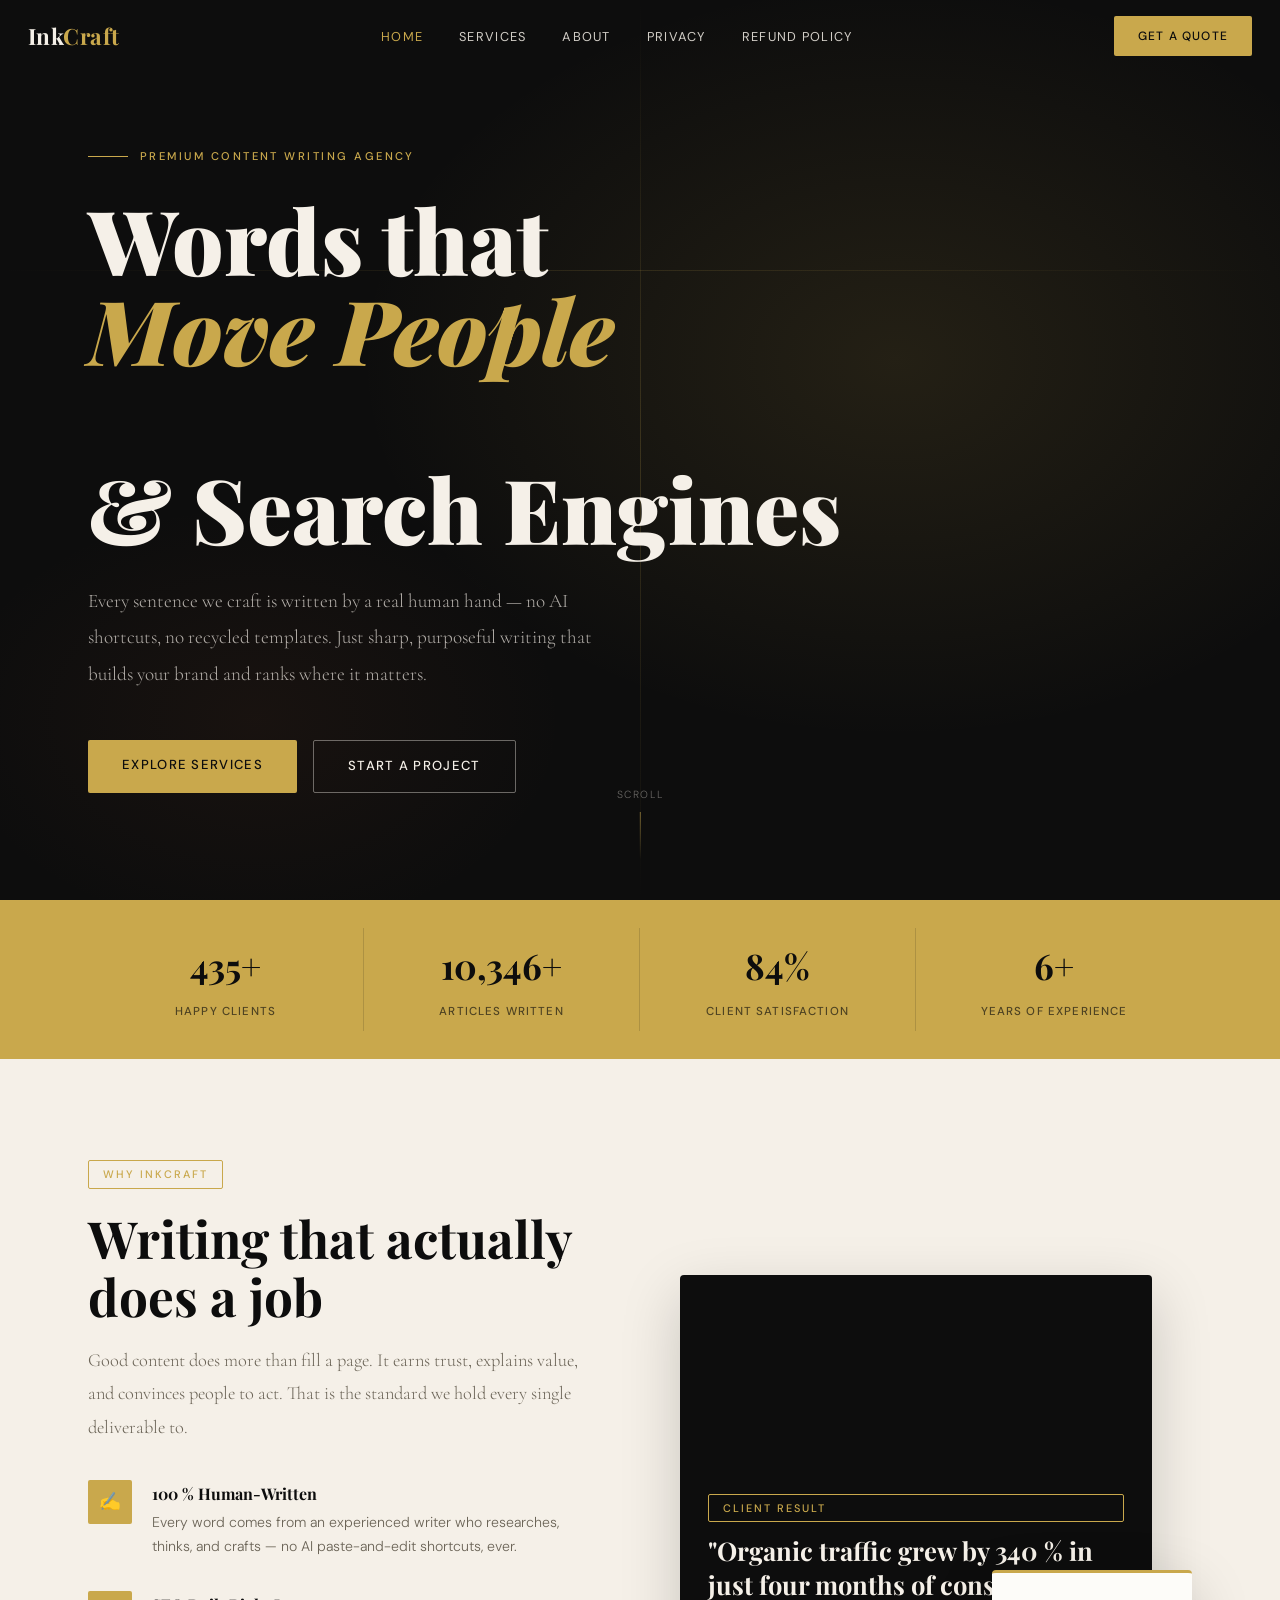
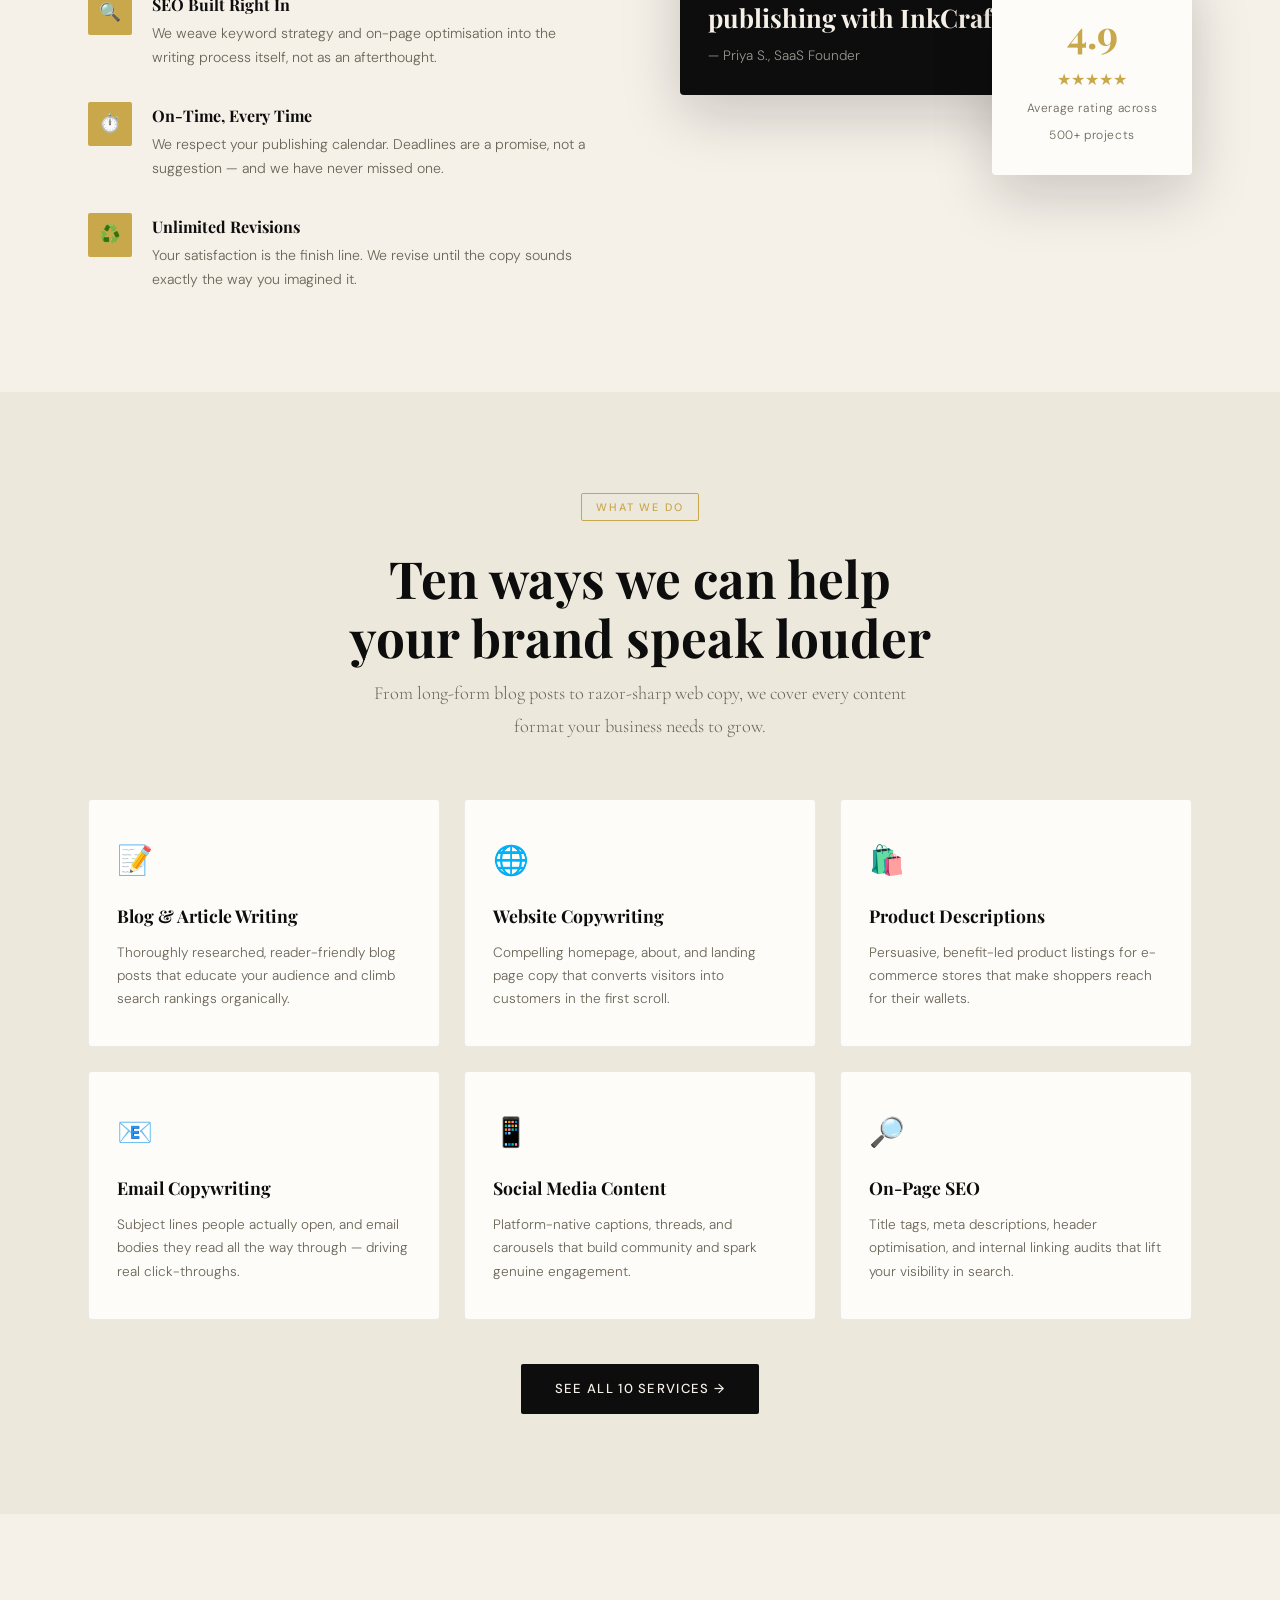
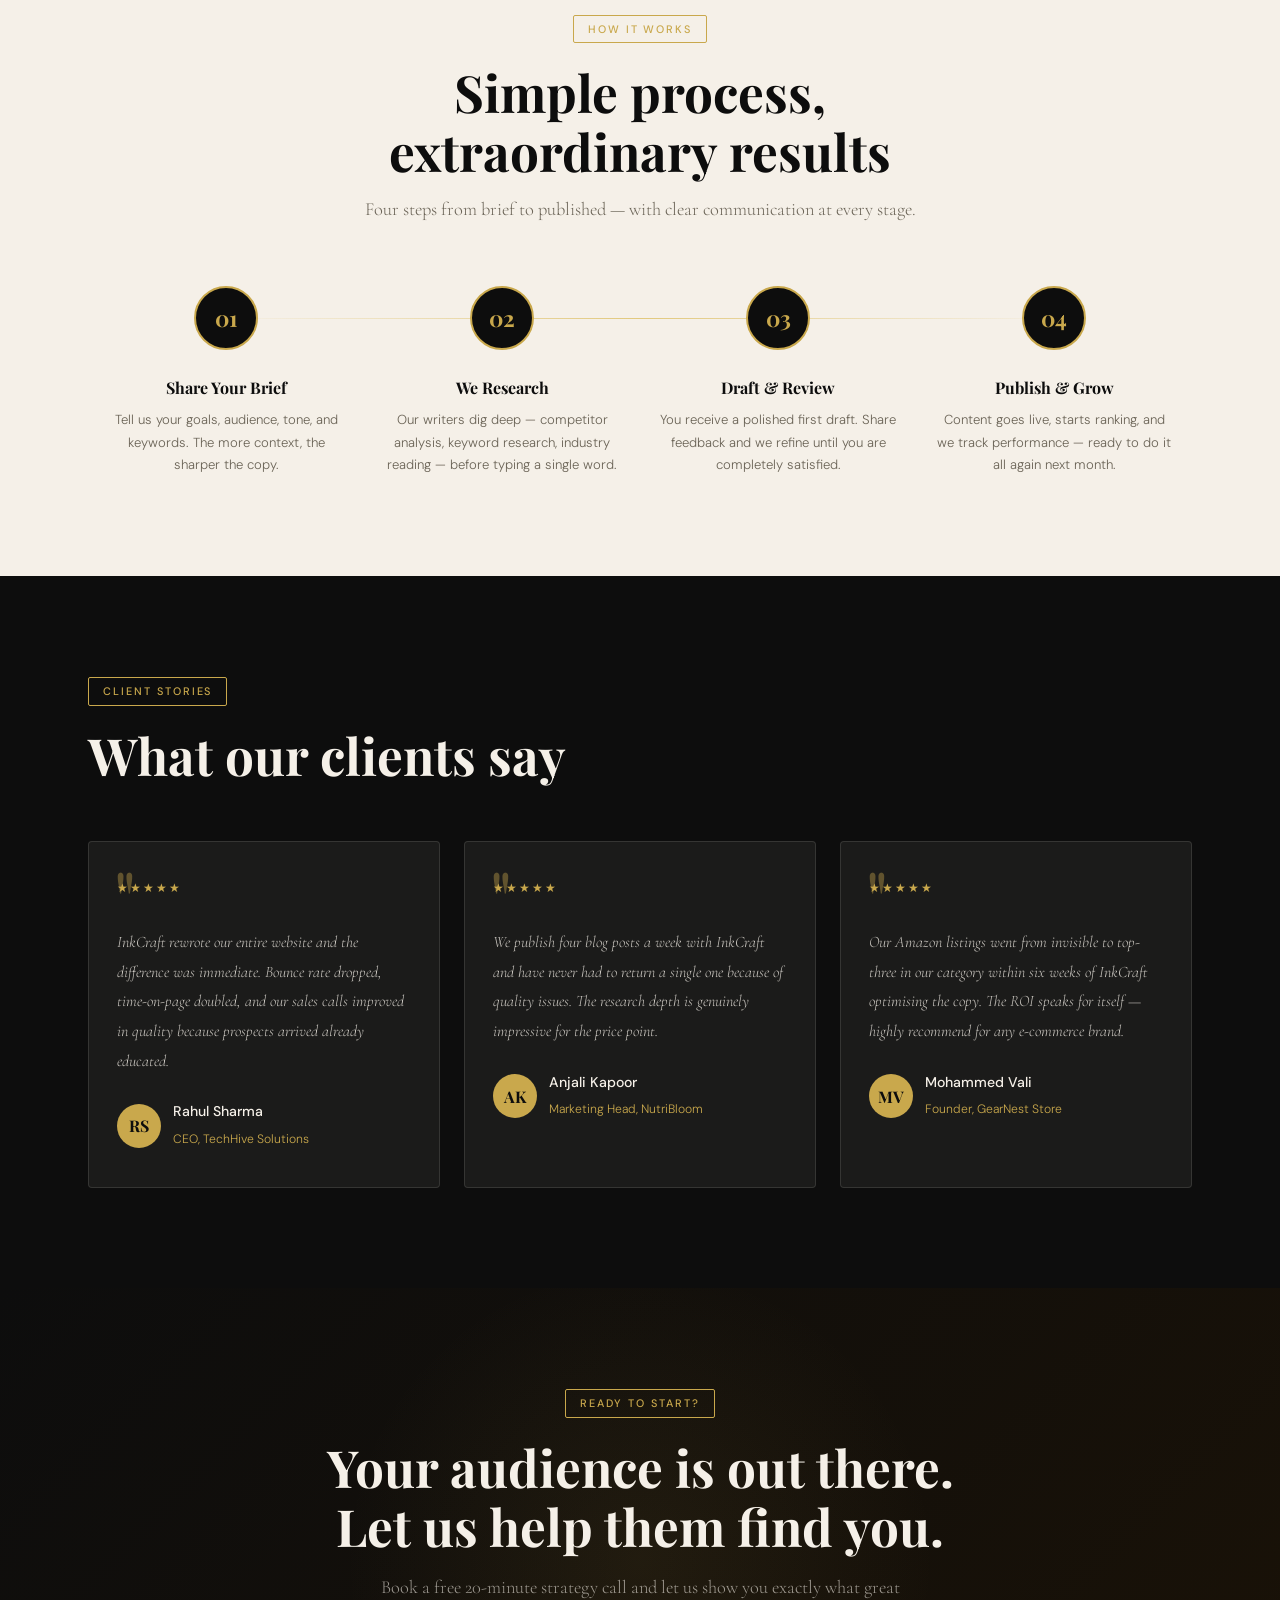
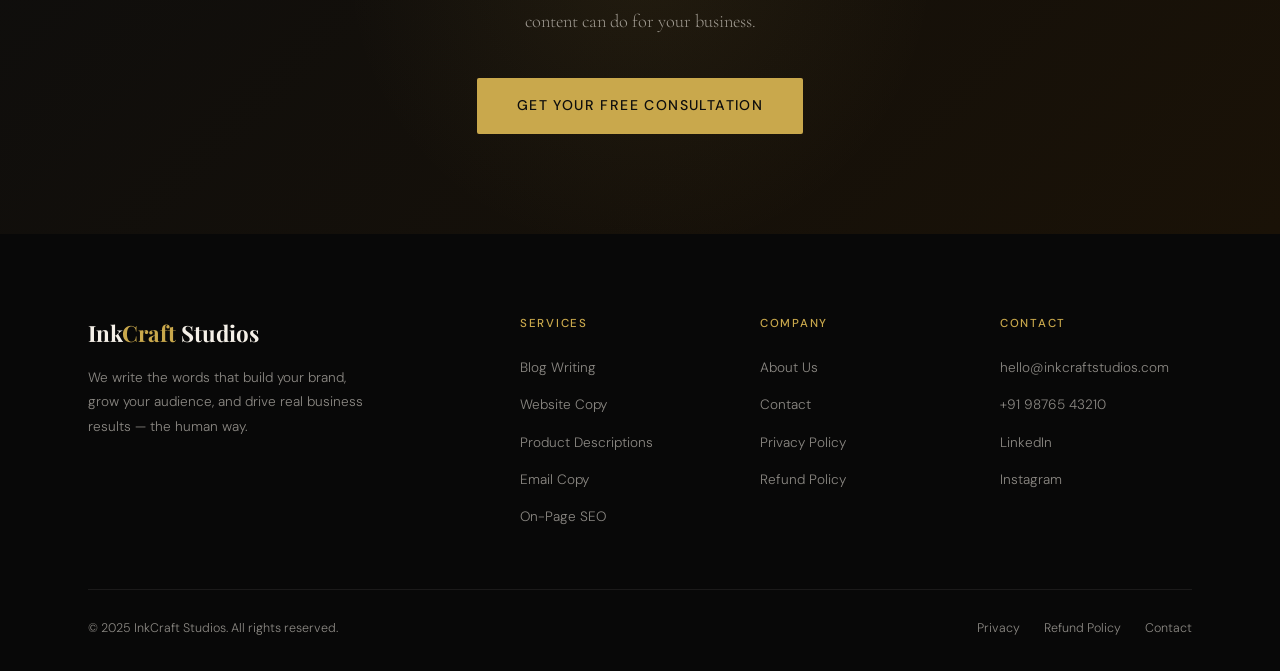
==== index.html @ d83bd99e "Add files via upload" ====
<!DOCTYPE html>
<html lang="en">
<head>
  <meta charset="UTF-8" />
  <meta name="viewport" content="width=device-width, initial-scale=1.0" />
  <title>InkCraft Studios — Premium Content Writing Services</title>
  <meta name="description" content="InkCraft Studios delivers hand-crafted, SEO-optimised content writing services — blogs, web copy, product descriptions, social media, and more. No AI, just real writers." />
  <link rel="stylesheet" href="style.css" />
</head>
<body>

  <!-- ══ NAVBAR ══════════════════════════════════════════════ -->
  <nav class="navbar">
    <a href="index.html" class="nav-logo">Ink<span>Craft</span></a>
    <ul class="nav-links">
      <li><a href="index.html">Home</a></li>
      <li><a href="services.html">Services</a></li>
      <li><a href="about.html">About</a></li>
      <li><a href="privacy.html">Privacy</a></li>
      <li><a href="refund.html">Refund Policy</a></li>
    </ul>
    <a href="services.html#contact" class="nav-cta">Get a Quote</a>
    <div class="hamburger" aria-label="Open menu" role="button" tabindex="0">
      <span></span><span></span><span></span>
    </div>
  </nav>

  <!-- Mobile menu -->
  <div class="mobile-menu" aria-hidden="true">
    <button class="mobile-close" aria-label="Close menu">✕</button>
    <a href="index.html">Home</a>
    <a href="services.html">Services</a>
    <a href="about.html">About</a>
    <a href="privacy.html">Privacy</a>
    <a href="refund.html">Refund Policy</a>
    <a href="services.html#contact" class="btn btn-primary">Get a Quote</a>
  </div>

  <!-- ══ HERO ═════════════════════════════════════════════════ -->
  <section class="hero">
    <div class="hero-bg"></div>
    <div class="hero-lines"></div>
    <div class="hero-content container">
      <p class="hero-eyebrow">Premium Content Writing Agency</p>
      <h1 class="hero-heading">
        Words that<br>
        <em>Move People</em><br>
        &amp; Search Engines
      </h1>
      <p class="hero-body">
        Every sentence we craft is written by a real human hand — no AI shortcuts,
        no recycled templates. Just sharp, purposeful writing that builds your brand
        and ranks where it matters.
      </p>
      <div class="hero-actions">
        <a href="services.html" class="btn btn-primary">Explore Services</a>
        <a href="services.html#contact" class="btn btn-outline">Start a Project</a>
      </div>
    </div>
    <div class="hero-scroll">Scroll</div>
  </section>

  <!-- ══ STATS ═════════════════════════════════════════════════ -->
  <section class="stats-bar">
    <div class="container">
      <div class="stat-item">
        <span class="stat-number" data-count="500" data-suffix="+">500+</span>
        <span class="stat-label">Happy Clients</span>
      </div>
      <div class="stat-item">
        <span class="stat-number" data-count="12000" data-suffix="+">12,000+</span>
        <span class="stat-label">Articles Written</span>
      </div>
      <div class="stat-item">
        <span class="stat-number" data-count="98" data-suffix="%">98%</span>
        <span class="stat-label">Client Satisfaction</span>
      </div>
      <div class="stat-item">
        <span class="stat-number" data-count="7" data-suffix="+">7+</span>
        <span class="stat-label">Years of Experience</span>
      </div>
    </div>
  </section>

  <!-- ══ WHY US ════════════════════════════════════════════════ -->
  <section class="section">
    <div class="container">
      <div class="why-grid">
        <div>
          <span class="tag">Why InkCraft</span>
          <h2 class="section-title">Writing that actually<br>does a job</h2>
          <p class="section-subtitle">
            Good content does more than fill a page. It earns trust, explains value,
            and convinces people to act. That is the standard we hold every single
            deliverable to.
          </p>
          <div class="why-features">
            <div class="why-feature">
              <div class="why-icon">✍️</div>
              <div>
                <h4>100 % Human-Written</h4>
                <p>Every word comes from an experienced writer who researches, thinks,
                and crafts — no AI paste-and-edit shortcuts, ever.</p>
              </div>
            </div>
            <div class="why-feature">
              <div class="why-icon">🔍</div>
              <div>
                <h4>SEO Built Right In</h4>
                <p>We weave keyword strategy and on-page optimisation into the writing
                process itself, not as an afterthought.</p>
              </div>
            </div>
            <div class="why-feature">
              <div class="why-icon">⏱️</div>
              <div>
                <h4>On-Time, Every Time</h4>
                <p>We respect your publishing calendar. Deadlines are a promise,
                not a suggestion — and we have never missed one.</p>
              </div>
            </div>
            <div class="why-feature">
              <div class="why-icon">♻️</div>
              <div>
                <h4>Unlimited Revisions</h4>
                <p>Your satisfaction is the finish line. We revise until the copy
                sounds exactly the way you imagined it.</p>
              </div>
            </div>
          </div>
        </div>
        <div class="why-visual reveal">
          <div class="why-card why-card--main">
            <div class="tag" style="margin-bottom:12px">Client Result</div>
            <h3>"Organic traffic grew by 340 % in just four months of consistent blog publishing with InkCraft."</h3>
            <p>— Priya S., SaaS Founder</p>
          </div>
          <div class="why-card why-card--float">
            <span class="big">4.9</span>
            <p style="font-size:1rem;color:var(--gold);">★★★★★</p>
            <small>Average rating across 500+ projects</small>
          </div>
        </div>
      </div>
    </div>
  </section>

  <!-- ══ SERVICES PREVIEW ══════════════════════════════════════ -->
  <section class="section section--warm">
    <div class="container">
      <div style="text-align:center; margin-bottom: 8px;">
        <span class="tag">What We Do</span>
      </div>
      <h2 class="section-title reveal" style="text-align:center; margin: 0 auto 10px;">
        Ten ways we can help<br>your brand speak louder
      </h2>
      <p class="section-subtitle reveal" style="text-align:center; margin: 0 auto 0;">
        From long-form blog posts to razor-sharp web copy, we cover every
        content format your business needs to grow.
      </p>
      <div class="services-grid">
        <div class="service-card reveal">
          <div class="svc-icon">📝</div>
          <h3 class="svc-title">Blog &amp; Article Writing</h3>
          <p class="svc-desc">Thoroughly researched, reader-friendly blog posts that educate your audience and climb search rankings organically.</p>
        </div>
        <div class="service-card reveal">
          <div class="svc-icon">🌐</div>
          <h3 class="svc-title">Website Copywriting</h3>
          <p class="svc-desc">Compelling homepage, about, and landing page copy that converts visitors into customers in the first scroll.</p>
        </div>
        <div class="service-card reveal">
          <div class="svc-icon">🛍️</div>
          <h3 class="svc-title">Product Descriptions</h3>
          <p class="svc-desc">Persuasive, benefit-led product listings for e-commerce stores that make shoppers reach for their wallets.</p>
        </div>
        <div class="service-card reveal">
          <div class="svc-icon">📧</div>
          <h3 class="svc-title">Email Copywriting</h3>
          <p class="svc-desc">Subject lines people actually open, and email bodies they read all the way through — driving real click-throughs.</p>
        </div>
        <div class="service-card reveal">
          <div class="svc-icon">📱</div>
          <h3 class="svc-title">Social Media Content</h3>
          <p class="svc-desc">Platform-native captions, threads, and carousels that build community and spark genuine engagement.</p>
        </div>
        <div class="service-card reveal">
          <div class="svc-icon">🔎</div>
          <h3 class="svc-title">On-Page SEO</h3>
          <p class="svc-desc">Title tags, meta descriptions, header optimisation, and internal linking audits that lift your visibility in search.</p>
        </div>
      </div>
      <div style="text-align:center; margin-top: 44px;">
        <a href="services.html" class="btn btn-dark">See All 10 Services →</a>
      </div>
    </div>
  </section>

  <!-- ══ PROCESS ═══════════════════════════════════════════════ -->
  <section class="section">
    <div class="container">
      <div style="text-align:center">
        <span class="tag">How It Works</span>
        <h2 class="section-title reveal" style="margin: 0 auto 12px;">Simple process,<br>extraordinary results</h2>
        <p class="section-subtitle reveal" style="margin: 0 auto; text-align:center;">
          Four steps from brief to published — with clear communication at every stage.
        </p>
      </div>
      <div class="process-steps">
        <div class="process-step reveal">
          <div class="step-num">01</div>
          <h4>Share Your Brief</h4>
          <p>Tell us your goals, audience, tone, and keywords. The more context, the sharper the copy.</p>
        </div>
        <div class="process-step reveal">
          <div class="step-num">02</div>
          <h4>We Research</h4>
          <p>Our writers dig deep — competitor analysis, keyword research, industry reading — before typing a single word.</p>
        </div>
        <div class="process-step reveal">
          <div class="step-num">03</div>
          <h4>Draft &amp; Review</h4>
          <p>You receive a polished first draft. Share feedback and we refine until you are completely satisfied.</p>
        </div>
        <div class="process-step reveal">
          <div class="step-num">04</div>
          <h4>Publish &amp; Grow</h4>
          <p>Content goes live, starts ranking, and we track performance — ready to do it all again next month.</p>
        </div>
      </div>
    </div>
  </section>

  <!-- ══ TESTIMONIALS ═══════════════════════════════════════════ -->
  <section class="section section--dark">
    <div class="container">
      <span class="tag">Client Stories</span>
      <h2 class="section-title reveal">What our clients say</h2>
      <div class="testimonials-grid">
        <div class="testimonial-card reveal">
          <span class="quote-mark">"</span>
          <div class="stars">★★★★★</div>
          <p class="testimonial-text">InkCraft rewrote our entire website and the difference was immediate. Bounce rate dropped, time-on-page doubled, and our sales calls improved in quality because prospects arrived already educated.</p>
          <div class="testimonial-author">
            <div class="author-avatar">RS</div>
            <div class="author-info">
              <strong>Rahul Sharma</strong>
              <span>CEO, TechHive Solutions</span>
            </div>
          </div>
        </div>
        <div class="testimonial-card reveal">
          <span class="quote-mark">"</span>
          <div class="stars">★★★★★</div>
          <p class="testimonial-text">We publish four blog posts a week with InkCraft and have never had to return a single one because of quality issues. The research depth is genuinely impressive for the price point.</p>
          <div class="testimonial-author">
            <div class="author-avatar">AK</div>
            <div class="author-info">
              <strong>Anjali Kapoor</strong>
              <span>Marketing Head, NutriBloom</span>
            </div>
          </div>
        </div>
        <div class="testimonial-card reveal">
          <span class="quote-mark">"</span>
          <div class="stars">★★★★★</div>
          <p class="testimonial-text">Our Amazon listings went from invisible to top-three in our category within six weeks of InkCraft optimising the copy. The ROI speaks for itself — highly recommend for any e-commerce brand.</p>
          <div class="testimonial-author">
            <div class="author-avatar">MV</div>
            <div class="author-info">
              <strong>Mohammed Vali</strong>
              <span>Founder, GearNest Store</span>
            </div>
          </div>
        </div>
      </div>
    </div>
  </section>

  <!-- ══ CTA ═══════════════════════════════════════════════════ -->
  <section class="cta-section">
    <div class="container" style="position:relative;z-index:2">
      <span class="tag">Ready to Start?</span>
      <h2 class="section-title">Your audience is out there.<br>Let us help them find you.</h2>
      <p class="section-subtitle">Book a free 20-minute strategy call and let us show you exactly what great content can do for your business.</p>
      <a href="services.html#contact" class="btn btn-primary" style="font-size:0.88rem; padding: 16px 40px;">
        Get Your Free Consultation
      </a>
    </div>
  </section>

  <!-- ══ FOOTER ════════════════════════════════════════════════ -->
  <footer class="footer">
    <div class="container">
      <div class="footer-grid">
        <div class="footer-brand">
          <div class="footer-logo">Ink<span>Craft</span> Studios</div>
          <p>We write the words that build your brand, grow your audience, and drive real business results — the human way.</p>
        </div>
        <div class="footer-col">
          <h5>Services</h5>
          <ul>
            <li><a href="services.html">Blog Writing</a></li>
            <li><a href="services.html">Website Copy</a></li>
            <li><a href="services.html">Product Descriptions</a></li>
            <li><a href="services.html">Email Copy</a></li>
            <li><a href="services.html">On-Page SEO</a></li>
          </ul>
        </div>
        <div class="footer-col">
          <h5>Company</h5>
          <ul>
            <li><a href="about.html">About Us</a></li>
            <li><a href="services.html#contact">Contact</a></li>
            <li><a href="privacy.html">Privacy Policy</a></li>
            <li><a href="refund.html">Refund Policy</a></li>
          </ul>
        </div>
        <div class="footer-col">
          <h5>Contact</h5>
          <ul>
            <li><a href="mailto:hello@inkcraftstudios.com">hello@inkcraftstudios.com</a></li>
            <li><a href="tel:+919876543210">+91 98765 43210</a></li>
            <li><a href="#">LinkedIn</a></li>
            <li><a href="#">Instagram</a></li>
          </ul>
        </div>
      </div>
      <div class="footer-bottom">
        <p>© 2025 InkCraft Studios. All rights reserved.</p>
        <div class="footer-bottom-links">
          <a href="privacy.html">Privacy</a>
          <a href="refund.html">Refund Policy</a>
          <a href="services.html#contact">Contact</a>
        </div>
      </div>
    </div>
  </footer>

  <script src="main.js"></script>
</body>
</html>
---- style.css ----
/* ============================================================
   INKCRAFT STUDIOS — GLOBAL STYLESHEET
   Aesthetic: Editorial luxury — deep ink, warm cream, gold accents
   ============================================================ */

@import url('https://fonts.googleapis.com/css2?family=Playfair+Display:ital,wght@0,400;0,700;0,900;1,400;1,700&family=Cormorant+Garamond:ital,wght@0,300;0,400;0,600;1,300;1,400&family=DM+Sans:wght@300;400;500&display=swap');

/* ── CSS Variables ─────────────────────────────────────────── */
:root {
  --ink:      #0d0d0d;
  --cream:    #f5f0e8;
  --warm:     #ede8dc;
  --gold:     #c9a84c;
  --gold-lt:  #e2c97e;
  --rust:     #a0522d;
  --muted:    #6b6457;
  --white:    #fdfcf9;

  --ff-head:  'Playfair Display', Georgia, serif;
  --ff-sub:   'Cormorant Garamond', Georgia, serif;
  --ff-body:  'DM Sans', sans-serif;

  --ease:     cubic-bezier(0.25, 0.46, 0.45, 0.94);
  --shadow:   0 8px 40px rgba(13,13,13,0.10);
  --shadow-lg:0 20px 60px rgba(13,13,13,0.18);
}

/* ── Reset ─────────────────────────────────────────────────── */
*, *::before, *::after { box-sizing: border-box; margin: 0; padding: 0; }
html { scroll-behavior: smooth; font-size: 16px; }
body {
  background: var(--cream);
  color: var(--ink);
  font-family: var(--ff-body);
  font-weight: 300;
  line-height: 1.7;
  overflow-x: hidden;
}
img { max-width: 100%; display: block; }
a { color: inherit; text-decoration: none; }
ul { list-style: none; }

/* ── Scrollbar ──────────────────────────────────────────────── */
::-webkit-scrollbar { width: 6px; }
::-webkit-scrollbar-track { background: var(--cream); }
::-webkit-scrollbar-thumb { background: var(--gold); border-radius: 3px; }

/* ── Selection ──────────────────────────────────────────────── */
::selection { background: var(--gold); color: var(--ink); }

/* ── Utility ────────────────────────────────────────────────── */
.container { max-width: 1160px; margin: 0 auto; padding: 0 28px; }
.section    { padding: 100px 0; }
.section--dark { background: var(--ink); color: var(--cream); }
.section--warm { background: var(--warm); }

.tag {
  display: inline-block;
  font-family: var(--ff-body);
  font-size: 0.68rem;
  font-weight: 500;
  letter-spacing: 0.18em;
  text-transform: uppercase;
  color: var(--gold);
  border: 1px solid var(--gold);
  padding: 4px 14px;
  border-radius: 2px;
  margin-bottom: 20px;
}

.section-title {
  font-family: var(--ff-head);
  font-size: clamp(2rem, 4vw, 3.2rem);
  font-weight: 700;
  line-height: 1.15;
  margin-bottom: 18px;
}

.section-subtitle {
  font-family: var(--ff-sub);
  font-size: 1.15rem;
  color: var(--muted);
  max-width: 560px;
  line-height: 1.8;
}

/* ── Buttons ────────────────────────────────────────────────── */
.btn {
  display: inline-block;
  padding: 14px 34px;
  border-radius: 2px;
  font-family: var(--ff-body);
  font-size: 0.82rem;
  font-weight: 500;
  letter-spacing: 0.1em;
  text-transform: uppercase;
  cursor: pointer;
  transition: all 0.3s var(--ease);
  border: none;
}

.btn-primary {
  background: var(--gold);
  color: var(--ink);
}
.btn-primary:hover {
  background: var(--gold-lt);
  transform: translateY(-2px);
  box-shadow: 0 8px 24px rgba(201,168,76,0.35);
}

.btn-outline {
  background: transparent;
  color: var(--cream);
  border: 1px solid rgba(245,240,232,0.4);
}
.btn-outline:hover {
  border-color: var(--gold);
  color: var(--gold);
  transform: translateY(-2px);
}

.btn-dark {
  background: var(--ink);
  color: var(--cream);
}
.btn-dark:hover {
  background: #1a1a1a;
  transform: translateY(-2px);
  box-shadow: var(--shadow);
}

/* ── Navigation ─────────────────────────────────────────────── */
.navbar {
  position: fixed;
  top: 0; left: 0; right: 0;
  z-index: 1000;
  padding: 0 28px;
  height: 72px;
  display: flex;
  align-items: center;
  justify-content: space-between;
  transition: all 0.4s var(--ease);
}

.navbar.scrolled {
  background: rgba(13,13,13,0.96);
  backdrop-filter: blur(12px);
  box-shadow: 0 2px 20px rgba(0,0,0,0.3);
}

.navbar.light-nav {
  background: rgba(245,240,232,0.95);
  backdrop-filter: blur(12px);
  box-shadow: 0 1px 0 rgba(13,13,13,0.08);
}

.navbar.light-nav .nav-logo { color: var(--ink); }
.navbar.light-nav .nav-logo span { color: var(--gold); }
.navbar.light-nav .nav-links a { color: var(--ink); }
.navbar.light-nav .nav-links a:hover { color: var(--gold); }
.navbar.light-nav .nav-cta { background: var(--ink); color: var(--cream); }
.navbar.light-nav .hamburger span { background: var(--ink); }

.nav-logo {
  font-family: var(--ff-head);
  font-size: 1.4rem;
  font-weight: 700;
  color: var(--cream);
  letter-spacing: 0.02em;
}
.nav-logo span { color: var(--gold); }

.nav-links {
  display: flex;
  gap: 36px;
  align-items: center;
}
.nav-links a {
  font-size: 0.8rem;
  font-weight: 400;
  letter-spacing: 0.1em;
  text-transform: uppercase;
  color: rgba(245,240,232,0.85);
  transition: color 0.25s;
  position: relative;
}
.nav-links a::after {
  content: '';
  position: absolute;
  bottom: -4px; left: 0;
  width: 0; height: 1px;
  background: var(--gold);
  transition: width 0.3s var(--ease);
}
.nav-links a:hover { color: var(--gold); }
.nav-links a:hover::after { width: 100%; }

.nav-cta {
  font-size: 0.75rem;
  font-weight: 500;
  letter-spacing: 0.1em;
  text-transform: uppercase;
  padding: 10px 24px;
  background: var(--gold);
  color: var(--ink);
  border-radius: 2px;
  transition: all 0.3s var(--ease);
}
.nav-cta:hover { background: var(--gold-lt); transform: translateY(-1px); }

.hamburger {
  display: none;
  flex-direction: column;
  gap: 5px;
  cursor: pointer;
  padding: 4px;
}
.hamburger span {
  display: block;
  width: 24px; height: 2px;
  background: var(--cream);
  transition: all 0.3s;
  border-radius: 2px;
}

/* Mobile nav */
.mobile-menu {
  display: none;
  position: fixed;
  inset: 0;
  background: var(--ink);
  z-index: 999;
  flex-direction: column;
  align-items: center;
  justify-content: center;
  gap: 36px;
}
.mobile-menu.open { display: flex; }
.mobile-menu a {
  font-family: var(--ff-head);
  font-size: 2rem;
  color: var(--cream);
  transition: color 0.25s;
}
.mobile-menu a:hover { color: var(--gold); }
.mobile-close {
  position: absolute;
  top: 24px; right: 28px;
  font-size: 2rem;
  color: var(--cream);
  cursor: pointer;
  background: none; border: none;
}

/* ── HERO (home) ────────────────────────────────────────────── */
.hero {
  min-height: 100vh;
  background: var(--ink);
  display: flex;
  align-items: center;
  position: relative;
  overflow: hidden;
  padding: 120px 28px 80px;
}

.hero-bg {
  position: absolute;
  inset: 0;
  background:
    radial-gradient(ellipse 60% 60% at 70% 40%, rgba(201,168,76,0.12) 0%, transparent 70%),
    radial-gradient(ellipse 40% 40% at 20% 80%, rgba(160,82,45,0.08) 0%, transparent 60%);
}

/* Decorative lines */
.hero-lines {
  position: absolute;
  inset: 0;
  overflow: hidden;
  pointer-events: none;
}
.hero-lines::before {
  content: '';
  position: absolute;
  top: 0; left: 50%;
  width: 1px; height: 100%;
  background: linear-gradient(to bottom, transparent, rgba(201,168,76,0.2), transparent);
}
.hero-lines::after {
  content: '';
  position: absolute;
  top: 30%; left: 0; right: 0;
  height: 1px;
  background: linear-gradient(to right, transparent, rgba(201,168,76,0.15), transparent);
}

.hero-content {
  position: relative;
  z-index: 2;
  max-width: 1160px;
  margin: 0 auto;
  width: 100%;
}

.hero-eyebrow {
  font-family: var(--ff-body);
  font-size: 0.7rem;
  font-weight: 500;
  letter-spacing: 0.22em;
  text-transform: uppercase;
  color: var(--gold);
  display: flex;
  align-items: center;
  gap: 12px;
  margin-bottom: 28px;
  opacity: 0;
  animation: fadeUp 0.8s var(--ease) 0.2s forwards;
}
.hero-eyebrow::before {
  content: '';
  display: block;
  width: 40px; height: 1px;
  background: var(--gold);
}

.hero-heading {
  font-family: var(--ff-head);
  font-size: clamp(3rem, 7vw, 6.5rem);
  font-weight: 900;
  color: var(--cream);
  line-height: 1.0;
  margin-bottom: 30px;
  opacity: 0;
  animation: fadeUp 0.9s var(--ease) 0.4s forwards;
}
.hero-heading em {
  font-style: italic;
  color: var(--gold);
  display: block;
}

.hero-body {
  font-family: var(--ff-sub);
  font-size: 1.2rem;
  color: rgba(245,240,232,0.7);
  max-width: 520px;
  line-height: 1.9;
  margin-bottom: 48px;
  opacity: 0;
  animation: fadeUp 0.9s var(--ease) 0.6s forwards;
}

.hero-actions {
  display: flex;
  gap: 16px;
  flex-wrap: wrap;
  opacity: 0;
  animation: fadeUp 0.9s var(--ease) 0.8s forwards;
}

.hero-scroll {
  position: absolute;
  bottom: 40px; left: 50%;
  transform: translateX(-50%);
  display: flex;
  flex-direction: column;
  align-items: center;
  gap: 8px;
  color: rgba(245,240,232,0.4);
  font-size: 0.65rem;
  letter-spacing: 0.15em;
  text-transform: uppercase;
  animation: bounce 2s infinite;
  z-index: 2;
}
.hero-scroll::after {
  content: '';
  display: block;
  width: 1px;
  height: 48px;
  background: linear-gradient(to bottom, rgba(201,168,76,0.6), transparent);
}

/* ── Stats bar ──────────────────────────────────────────────── */
.stats-bar {
  background: var(--gold);
  padding: 28px 0;
}
.stats-bar .container {
  display: grid;
  grid-template-columns: repeat(4, 1fr);
  gap: 0;
}
.stat-item {
  text-align: center;
  border-right: 1px solid rgba(13,13,13,0.15);
  padding: 8px 24px;
}
.stat-item:last-child { border-right: none; }
.stat-number {
  font-family: var(--ff-head);
  font-size: 2.2rem;
  font-weight: 700;
  color: var(--ink);
  display: block;
}
.stat-label {
  font-size: 0.72rem;
  font-weight: 500;
  letter-spacing: 0.1em;
  text-transform: uppercase;
  color: rgba(13,13,13,0.65);
}

/* ── Why Us (home) ──────────────────────────────────────────── */
.why-grid {
  display: grid;
  grid-template-columns: 1fr 1fr;
  gap: 80px;
  align-items: center;
}
.why-features { display: flex; flex-direction: column; gap: 32px; margin-top: 36px; }
.why-feature {
  display: flex;
  gap: 20px;
  align-items: flex-start;
  opacity: 0;
  transform: translateX(-20px);
  transition: all 0.6s var(--ease);
}
.why-feature.visible { opacity: 1; transform: translateX(0); }
.why-icon {
  width: 44px; height: 44px;
  background: var(--gold);
  border-radius: 2px;
  display: flex;
  align-items: center;
  justify-content: center;
  font-size: 1.1rem;
  flex-shrink: 0;
}
.why-feature h4 {
  font-family: var(--ff-head);
  font-size: 1rem;
  font-weight: 700;
  margin-bottom: 4px;
}
.why-feature p { font-size: 0.88rem; color: var(--muted); }

.why-visual {
  position: relative;
  height: 500px;
}
.why-card {
  position: absolute;
  background: var(--white);
  border-radius: 4px;
  box-shadow: var(--shadow-lg);
  padding: 28px;
}
.why-card--main {
  top: 0; left: 0; right: 40px; bottom: 80px;
  background: var(--ink);
  color: var(--cream);
  display: flex;
  flex-direction: column;
  justify-content: flex-end;
}
.why-card--main h3 {
  font-family: var(--ff-head);
  font-size: 1.6rem;
  font-weight: 700;
  line-height: 1.3;
  margin-bottom: 10px;
}
.why-card--main p { font-size: 0.85rem; color: rgba(245,240,232,0.6); }
.why-card--float {
  bottom: 0; right: 0;
  width: 200px;
  text-align: center;
  border-top: 3px solid var(--gold);
}
.why-card--float .big { font-family: var(--ff-head); font-size: 2.4rem; font-weight: 700; color: var(--gold); }
.why-card--float small { font-size: 0.75rem; color: var(--muted); letter-spacing: 0.05em; }

/* ── Services preview (home) ────────────────────────────────── */
.services-grid {
  display: grid;
  grid-template-columns: repeat(3, 1fr);
  gap: 24px;
  margin-top: 56px;
}
.service-card {
  background: var(--white);
  border: 1px solid rgba(13,13,13,0.08);
  border-radius: 4px;
  padding: 36px 28px;
  transition: all 0.35s var(--ease);
  position: relative;
  overflow: hidden;
}
.service-card::before {
  content: '';
  position: absolute;
  bottom: 0; left: 0;
  width: 100%; height: 3px;
  background: var(--gold);
  transform: scaleX(0);
  transform-origin: left;
  transition: transform 0.4s var(--ease);
}
.service-card:hover { transform: translateY(-6px); box-shadow: var(--shadow-lg); }
.service-card:hover::before { transform: scaleX(1); }
.svc-icon { font-size: 1.8rem; margin-bottom: 16px; }
.svc-title {
  font-family: var(--ff-head);
  font-size: 1.1rem;
  font-weight: 700;
  margin-bottom: 10px;
}
.svc-desc { font-size: 0.85rem; color: var(--muted); line-height: 1.7; }

/* ── Process section ────────────────────────────────────────── */
.process-steps {
  display: grid;
  grid-template-columns: repeat(4, 1fr);
  gap: 0;
  margin-top: 60px;
  position: relative;
}
.process-steps::before {
  content: '';
  position: absolute;
  top: 32px; left: 12%; right: 12%;
  height: 1px;
  background: linear-gradient(to right, transparent, var(--gold-lt), transparent);
}
.process-step { text-align: center; padding: 0 20px; position: relative; }
.step-num {
  width: 64px; height: 64px;
  background: var(--ink);
  color: var(--gold);
  font-family: var(--ff-head);
  font-size: 1.4rem;
  font-weight: 700;
  display: flex;
  align-items: center;
  justify-content: center;
  border-radius: 50%;
  margin: 0 auto 24px;
  border: 2px solid var(--gold);
  position: relative;
  z-index: 1;
}
.process-step h4 {
  font-family: var(--ff-head);
  font-size: 1rem;
  font-weight: 700;
  margin-bottom: 8px;
}
.process-step p { font-size: 0.82rem; color: var(--muted); }

/* ── Testimonials ───────────────────────────────────────────── */
.testimonials-grid {
  display: grid;
  grid-template-columns: repeat(3, 1fr);
  gap: 24px;
  margin-top: 56px;
}
.testimonial-card {
  background: rgba(245,240,232,0.06);
  border: 1px solid rgba(245,240,232,0.12);
  border-radius: 4px;
  padding: 36px 28px;
  position: relative;
  transition: border-color 0.3s;
}
.testimonial-card:hover { border-color: rgba(201,168,76,0.4); }
.quote-mark {
  font-family: var(--ff-head);
  font-size: 5rem;
  line-height: 1;
  color: var(--gold);
  opacity: 0.4;
  position: absolute;
  top: 16px; left: 24px;
}
.testimonial-text {
  font-family: var(--ff-sub);
  font-size: 1rem;
  font-style: italic;
  color: rgba(245,240,232,0.8);
  line-height: 1.85;
  margin-top: 30px;
  margin-bottom: 24px;
}
.testimonial-author { display: flex; align-items: center; gap: 12px; }
.author-avatar {
  width: 44px; height: 44px;
  border-radius: 50%;
  background: var(--gold);
  display: flex;
  align-items: center;
  justify-content: center;
  font-family: var(--ff-head);
  font-weight: 700;
  color: var(--ink);
  font-size: 1rem;
}
.author-info strong {
  display: block;
  font-size: 0.88rem;
  font-weight: 500;
  color: var(--cream);
}
.author-info span { font-size: 0.76rem; color: var(--gold); }
.stars { color: var(--gold); font-size: 0.75rem; letter-spacing: 2px; margin-bottom: 4px; }

/* ── CTA section ────────────────────────────────────────────── */
.cta-section {
  background: linear-gradient(135deg, var(--ink) 0%, #1a1207 100%);
  padding: 100px 0;
  text-align: center;
  position: relative;
  overflow: hidden;
}
.cta-section::before {
  content: '';
  position: absolute;
  top: 50%; left: 50%;
  transform: translate(-50%, -50%);
  width: 600px; height: 600px;
  border-radius: 50%;
  background: radial-gradient(circle, rgba(201,168,76,0.08) 0%, transparent 70%);
}
.cta-section .section-title { color: var(--cream); max-width: 640px; margin: 0 auto 16px; }
.cta-section .section-subtitle { color: rgba(245,240,232,0.6); margin: 0 auto 40px; text-align: center; }

/* ── SERVICES PAGE ──────────────────────────────────────────── */
.page-hero {
  min-height: 50vh;
  background: var(--ink);
  display: flex;
  align-items: center;
  padding: 140px 28px 80px;
  position: relative;
  overflow: hidden;
}
.page-hero-bg {
  position: absolute;
  inset: 0;
  background: radial-gradient(ellipse 50% 80% at 80% 50%, rgba(201,168,76,0.10) 0%, transparent 70%);
}
.page-hero-content { position: relative; z-index: 2; }
.page-hero h1 {
  font-family: var(--ff-head);
  font-size: clamp(2.4rem, 5vw, 4.5rem);
  font-weight: 900;
  color: var(--cream);
  line-height: 1.1;
  margin-bottom: 16px;
}
.page-hero h1 em { font-style: italic; color: var(--gold); }
.page-hero p {
  font-family: var(--ff-sub);
  font-size: 1.1rem;
  color: rgba(245,240,232,0.65);
  max-width: 500px;
}

.all-services-grid {
  display: grid;
  grid-template-columns: repeat(2, 1fr);
  gap: 28px;
  margin-top: 64px;
}
.service-full-card {
  background: var(--white);
  border: 1px solid rgba(13,13,13,0.08);
  border-radius: 6px;
  padding: 44px 36px;
  display: flex;
  gap: 24px;
  align-items: flex-start;
  transition: all 0.35s var(--ease);
  position: relative;
  overflow: hidden;
}
.service-full-card::after {
  content: '';
  position: absolute;
  left: 0; top: 0; bottom: 0;
  width: 3px;
  background: var(--gold);
  transform: scaleY(0);
  transform-origin: top;
  transition: transform 0.4s var(--ease);
}
.service-full-card:hover { transform: translateX(6px); box-shadow: var(--shadow); }
.service-full-card:hover::after { transform: scaleY(1); }
.sfc-icon {
  width: 56px; height: 56px;
  background: var(--ink);
  border-radius: 4px;
  display: flex;
  align-items: center;
  justify-content: center;
  font-size: 1.4rem;
  flex-shrink: 0;
}
.sfc-body h3 {
  font-family: var(--ff-head);
  font-size: 1.2rem;
  font-weight: 700;
  margin-bottom: 8px;
}
.sfc-body p { font-size: 0.87rem; color: var(--muted); line-height: 1.75; margin-bottom: 14px; }
.sfc-tags { display: flex; flex-wrap: wrap; gap: 6px; }
.sfc-tag {
  font-size: 0.68rem;
  font-weight: 500;
  letter-spacing: 0.08em;
  text-transform: uppercase;
  padding: 3px 10px;
  border: 1px solid rgba(13,13,13,0.15);
  border-radius: 2px;
  color: var(--muted);
}

/* ── Pricing ────────────────────────────────────────────────── */
.pricing-grid {
  display: grid;
  grid-template-columns: repeat(3, 1fr);
  gap: 24px;
  margin-top: 60px;
  align-items: start;
}
.pricing-card {
  background: var(--white);
  border: 1px solid rgba(13,13,13,0.10);
  border-radius: 6px;
  padding: 40px 32px;
  position: relative;
  transition: all 0.35s var(--ease);
}
.pricing-card:hover { transform: translateY(-6px); box-shadow: var(--shadow-lg); }
.pricing-card--featured {
  background: var(--ink);
  color: var(--cream);
  border-color: var(--gold);
  transform: scale(1.04);
}
.pricing-card--featured:hover { transform: scale(1.04) translateY(-6px); }
.pricing-badge {
  position: absolute;
  top: -14px; left: 50%;
  transform: translateX(-50%);
  background: var(--gold);
  color: var(--ink);
  font-size: 0.68rem;
  font-weight: 500;
  letter-spacing: 0.1em;
  text-transform: uppercase;
  padding: 4px 16px;
  border-radius: 20px;
}
.pricing-plan {
  font-size: 0.72rem;
  font-weight: 500;
  letter-spacing: 0.15em;
  text-transform: uppercase;
  color: var(--gold);
  margin-bottom: 12px;
}
.pricing-price {
  font-family: var(--ff-head);
  font-size: 3rem;
  font-weight: 700;
  line-height: 1;
  margin-bottom: 6px;
}
.pricing-price sup { font-size: 1.2rem; vertical-align: top; margin-top: 8px; }
.pricing-period { font-size: 0.8rem; color: var(--muted); margin-bottom: 28px; }
.pricing-card--featured .pricing-period { color: rgba(245,240,232,0.5); }
.pricing-features { display: flex; flex-direction: column; gap: 12px; margin-bottom: 32px; }
.pricing-feature {
  display: flex;
  align-items: center;
  gap: 10px;
  font-size: 0.87rem;
}
.pricing-feature::before {
  content: '✓';
  width: 20px; height: 20px;
  background: var(--gold);
  color: var(--ink);
  border-radius: 50%;
  display: flex;
  align-items: center;
  justify-content: center;
  font-size: 0.65rem;
  font-weight: 700;
  flex-shrink: 0;
}
.pricing-card--featured .pricing-feature { color: rgba(245,240,232,0.85); }

/* ── ABOUT PAGE ─────────────────────────────────────────────── */
.about-grid {
  display: grid;
  grid-template-columns: 1fr 1fr;
  gap: 80px;
  align-items: center;
  margin-top: 60px;
}
.about-text .section-subtitle { max-width: 100%; }
.about-text p {
  font-family: var(--ff-sub);
  font-size: 1.05rem;
  color: var(--muted);
  line-height: 1.9;
  margin-bottom: 18px;
}
.about-visual {
  background: var(--ink);
  border-radius: 6px;
  padding: 48px;
  display: flex;
  flex-direction: column;
  gap: 28px;
}
.about-highlight {
  border-left: 2px solid var(--gold);
  padding-left: 20px;
}
.about-highlight h4 {
  font-family: var(--ff-head);
  font-size: 1.1rem;
  color: var(--cream);
  margin-bottom: 4px;
}
.about-highlight p { font-size: 0.85rem; color: rgba(245,240,232,0.55); }

.values-grid {
  display: grid;
  grid-template-columns: repeat(3, 1fr);
  gap: 24px;
  margin-top: 60px;
}
.value-card {
  padding: 36px 24px;
  border: 1px solid rgba(245,240,232,0.1);
  border-radius: 4px;
  text-align: center;
  transition: border-color 0.3s;
}
.value-card:hover { border-color: var(--gold); }
.value-icon { font-size: 2rem; margin-bottom: 16px; }
.value-card h4 {
  font-family: var(--ff-head);
  font-size: 1rem;
  color: var(--cream);
  margin-bottom: 8px;
}
.value-card p { font-size: 0.83rem; color: rgba(245,240,232,0.5); line-height: 1.7; }

/* ── SIMPLE CONTENT PAGES (Privacy, Refund) ─────────────────── */
.content-page {
  max-width: 780px;
  margin: 0 auto;
  padding: 140px 28px 100px;
}
.content-page h1 {
  font-family: var(--ff-head);
  font-size: 2.8rem;
  font-weight: 700;
  margin-bottom: 8px;
}
.content-page .updated {
  font-size: 0.8rem;
  color: var(--muted);
  margin-bottom: 48px;
  padding-bottom: 24px;
  border-bottom: 1px solid rgba(13,13,13,0.1);
}
.content-page h2 {
  font-family: var(--ff-head);
  font-size: 1.4rem;
  font-weight: 700;
  margin: 40px 0 14px;
  color: var(--ink);
}
.content-page p, .content-page li {
  font-family: var(--ff-sub);
  font-size: 1rem;
  color: #4a4540;
  line-height: 1.9;
  margin-bottom: 14px;
}
.content-page ul { padding-left: 20px; }
.content-page li { list-style: disc; }
.content-page strong { color: var(--ink); font-weight: 600; }
.content-page a { color: var(--rust); text-decoration: underline; }
.content-page .highlight-box {
  background: var(--warm);
  border-left: 3px solid var(--gold);
  padding: 20px 24px;
  border-radius: 0 4px 4px 0;
  margin: 28px 0;
}
.content-page .highlight-box p { margin: 0; color: var(--ink); }

/* ── CONTACT / QUICK FORM ───────────────────────────────────── */
.contact-form {
  display: grid;
  grid-template-columns: 1fr 1fr;
  gap: 20px;
  margin-top: 48px;
}
.contact-form .full { grid-column: 1 / -1; }
.form-group { display: flex; flex-direction: column; gap: 6px; }
.form-group label {
  font-size: 0.75rem;
  font-weight: 500;
  letter-spacing: 0.1em;
  text-transform: uppercase;
  color: var(--muted);
}
.form-group input,
.form-group select,
.form-group textarea {
  border: 1px solid rgba(13,13,13,0.2);
  border-radius: 3px;
  padding: 12px 16px;
  font-family: var(--ff-body);
  font-size: 0.9rem;
  color: var(--ink);
  background: var(--white);
  transition: border-color 0.25s;
  resize: vertical;
}
.form-group input:focus,
.form-group select:focus,
.form-group textarea:focus {
  outline: none;
  border-color: var(--gold);
}

/* ── Footer ─────────────────────────────────────────────────── */
.footer {
  background: #080808;
  color: rgba(245,240,232,0.55);
  padding: 80px 0 32px;
}
.footer-grid {
  display: grid;
  grid-template-columns: 2fr 1fr 1fr 1fr;
  gap: 48px;
  margin-bottom: 60px;
}
.footer-brand p {
  font-size: 0.85rem;
  line-height: 1.8;
  margin-top: 14px;
  max-width: 280px;
}
.footer-logo {
  font-family: var(--ff-head);
  font-size: 1.4rem;
  font-weight: 700;
  color: var(--cream);
}
.footer-logo span { color: var(--gold); }
.footer-col h5 {
  font-size: 0.72rem;
  font-weight: 500;
  letter-spacing: 0.15em;
  text-transform: uppercase;
  color: var(--gold);
  margin-bottom: 20px;
}
.footer-col ul { display: flex; flex-direction: column; gap: 10px; }
.footer-col ul li a {
  font-size: 0.85rem;
  transition: color 0.25s;
}
.footer-col ul li a:hover { color: var(--cream); }
.footer-bottom {
  border-top: 1px solid rgba(245,240,232,0.08);
  padding-top: 28px;
  display: flex;
  justify-content: space-between;
  align-items: center;
  font-size: 0.78rem;
}
.footer-bottom-links { display: flex; gap: 24px; }
.footer-bottom-links a { transition: color 0.25s; }
.footer-bottom-links a:hover { color: var(--gold); }

/* ── Animations ─────────────────────────────────────────────── */
@keyframes fadeUp {
  from { opacity: 0; transform: translateY(28px); }
  to   { opacity: 1; transform: translateY(0); }
}
@keyframes bounce {
  0%, 100% { transform: translateX(-50%) translateY(0); }
  50%       { transform: translateX(-50%) translateY(8px); }
}

.reveal {
  opacity: 0;
  transform: translateY(24px);
  transition: opacity 0.7s var(--ease), transform 0.7s var(--ease);
}
.reveal.visible {
  opacity: 1;
  transform: translateY(0);
}

/* ── Responsive ─────────────────────────────────────────────── */
@media (max-width: 1024px) {
  .services-grid      { grid-template-columns: repeat(2, 1fr); }
  .process-steps      { grid-template-columns: repeat(2, 1fr); gap: 40px; }
  .process-steps::before { display: none; }
  .testimonials-grid  { grid-template-columns: repeat(2, 1fr); }
  .footer-grid        { grid-template-columns: 1fr 1fr; gap: 36px; }
  .all-services-grid  { grid-template-columns: 1fr; }
  .pricing-grid       { grid-template-columns: 1fr; }
  .pricing-card--featured { transform: none; }
  .why-grid           { grid-template-columns: 1fr; }
  .why-visual         { height: 300px; }
  .about-grid         { grid-template-columns: 1fr; }
  .values-grid        { grid-template-columns: repeat(2, 1fr); }
}

@media (max-width: 768px) {
  .nav-links, .nav-cta { display: none; }
  .hamburger  { display: flex; }
  .stats-bar .container { grid-template-columns: repeat(2, 1fr); }
  .stat-item:nth-child(2) { border-right: none; }
  .services-grid     { grid-template-columns: 1fr; }
  .testimonials-grid { grid-template-columns: 1fr; }
  .footer-grid       { grid-template-columns: 1fr; }
  .footer-bottom     { flex-direction: column; gap: 12px; text-align: center; }
  .contact-form      { grid-template-columns: 1fr; }
  .contact-form .full { grid-column: 1; }
  .hero-heading      { font-size: clamp(2.4rem, 8vw, 3.5rem); }
  .values-grid       { grid-template-columns: 1fr; }
  .process-steps     { grid-template-columns: 1fr; }
}
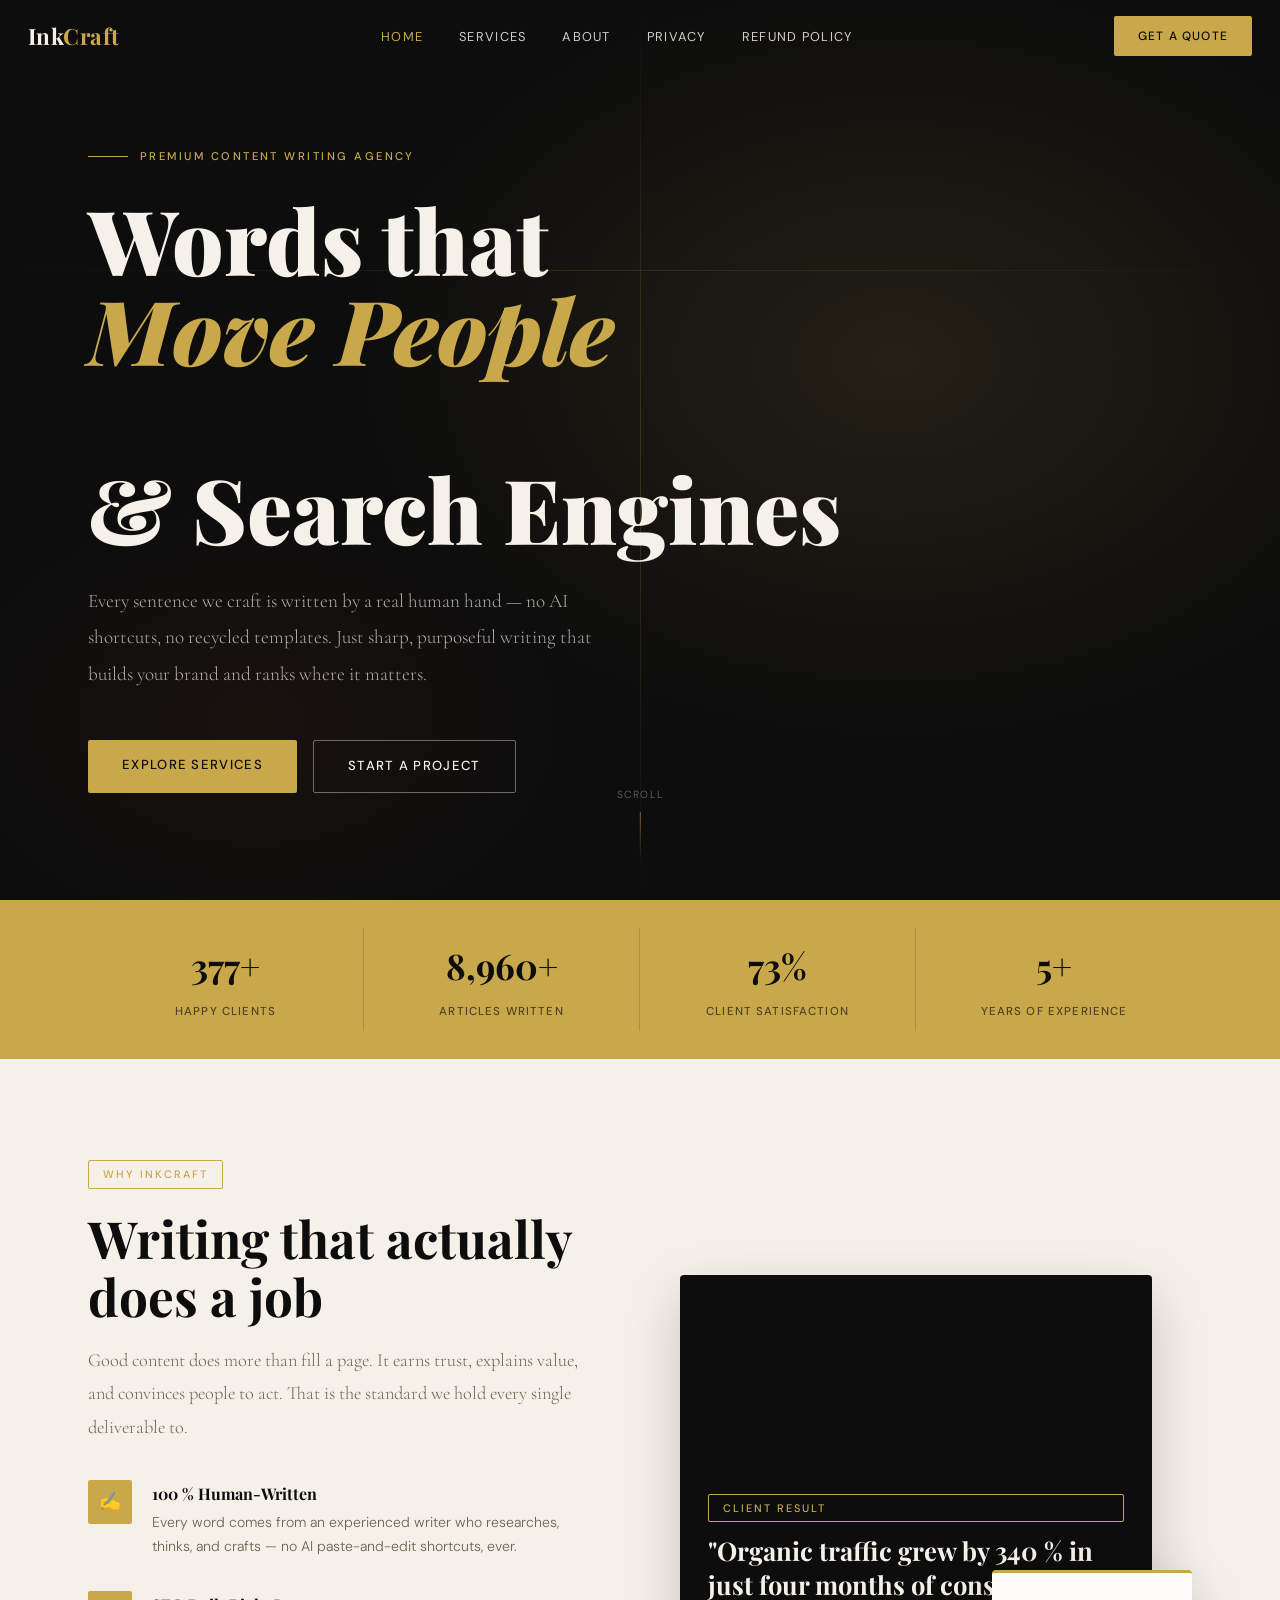
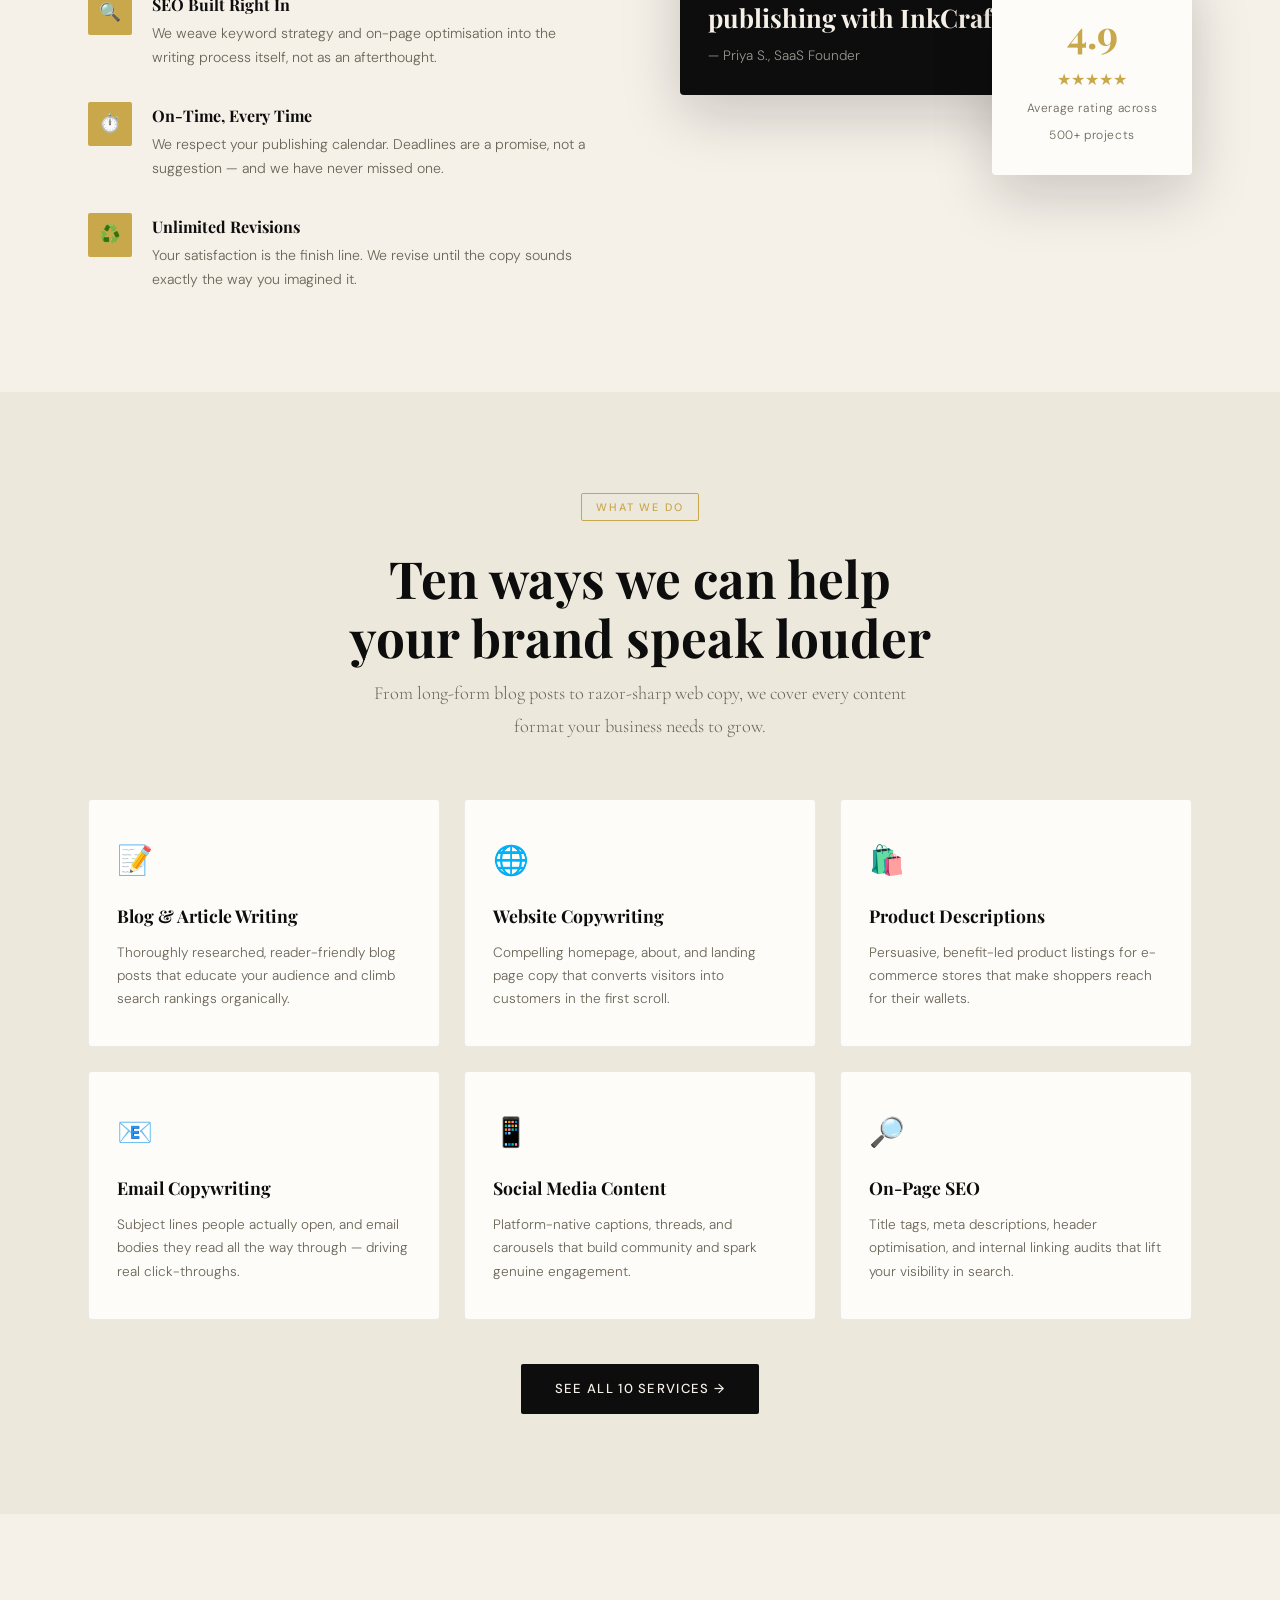
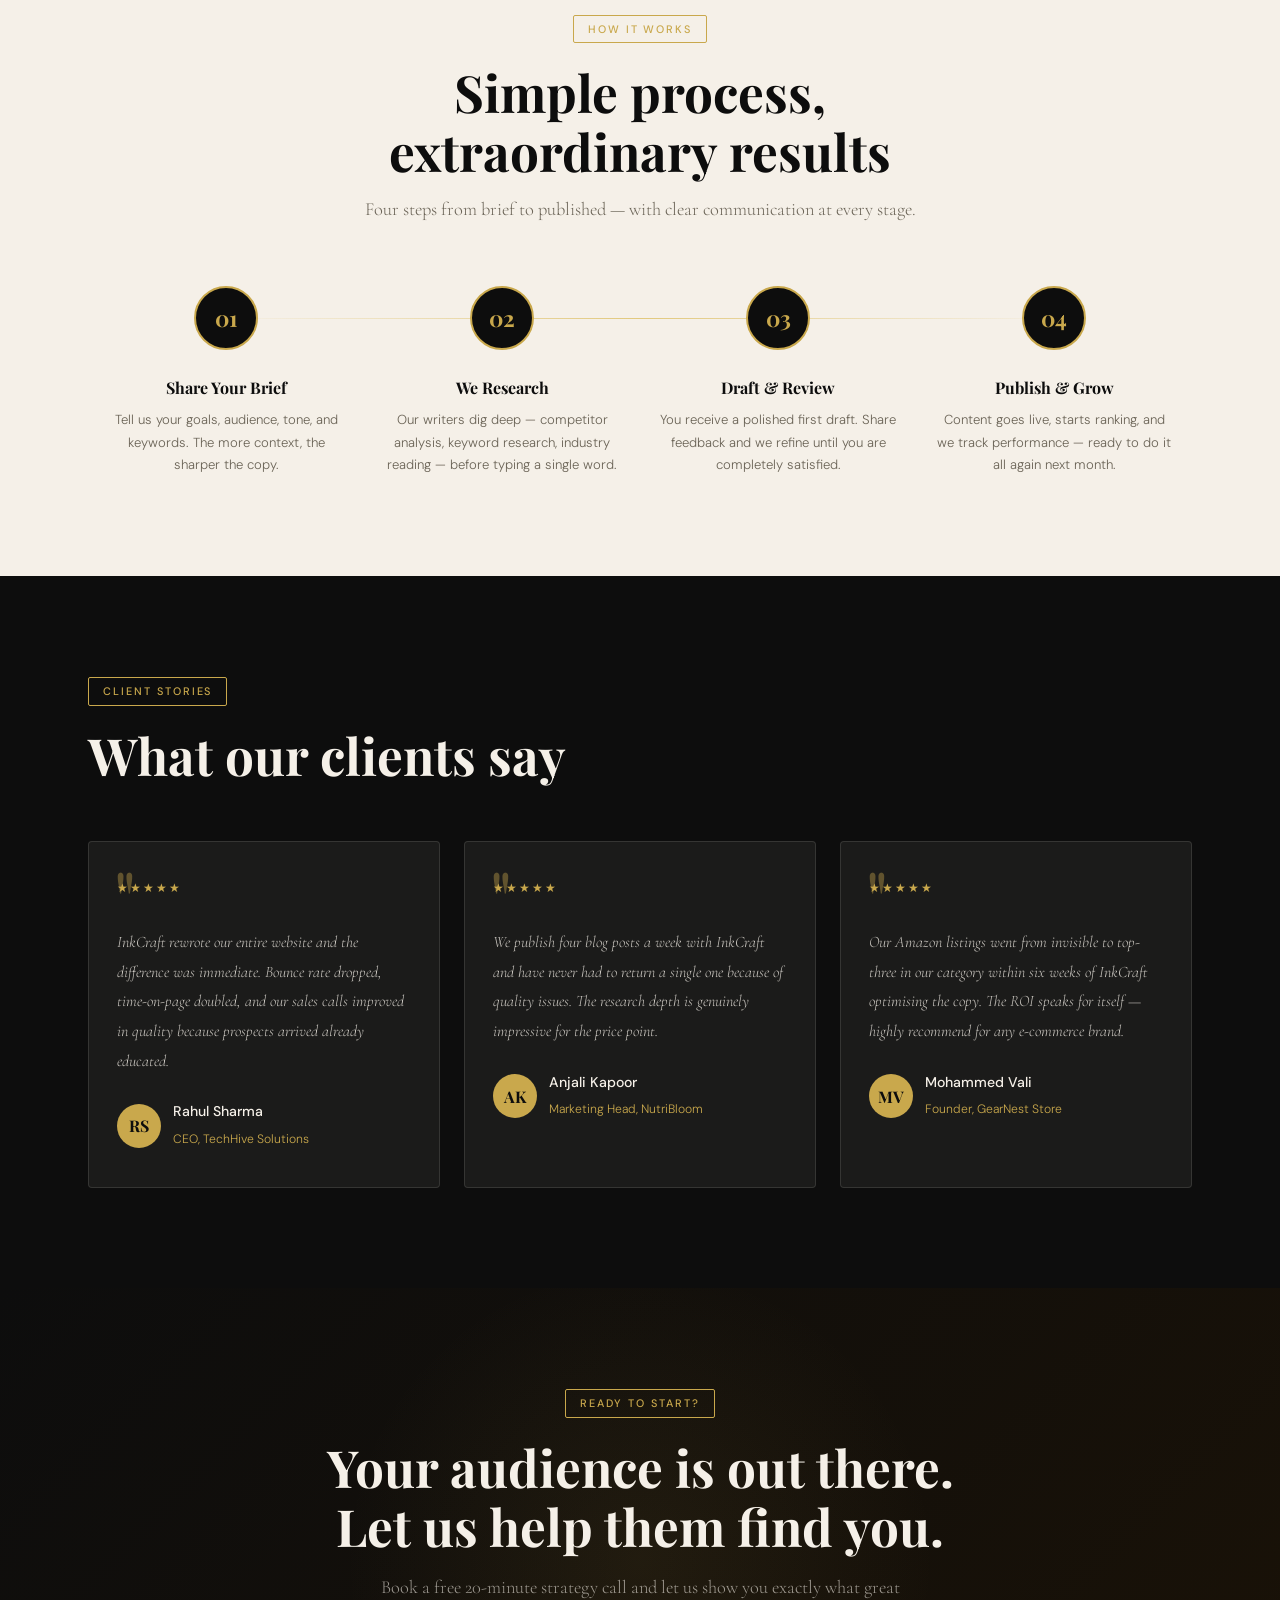
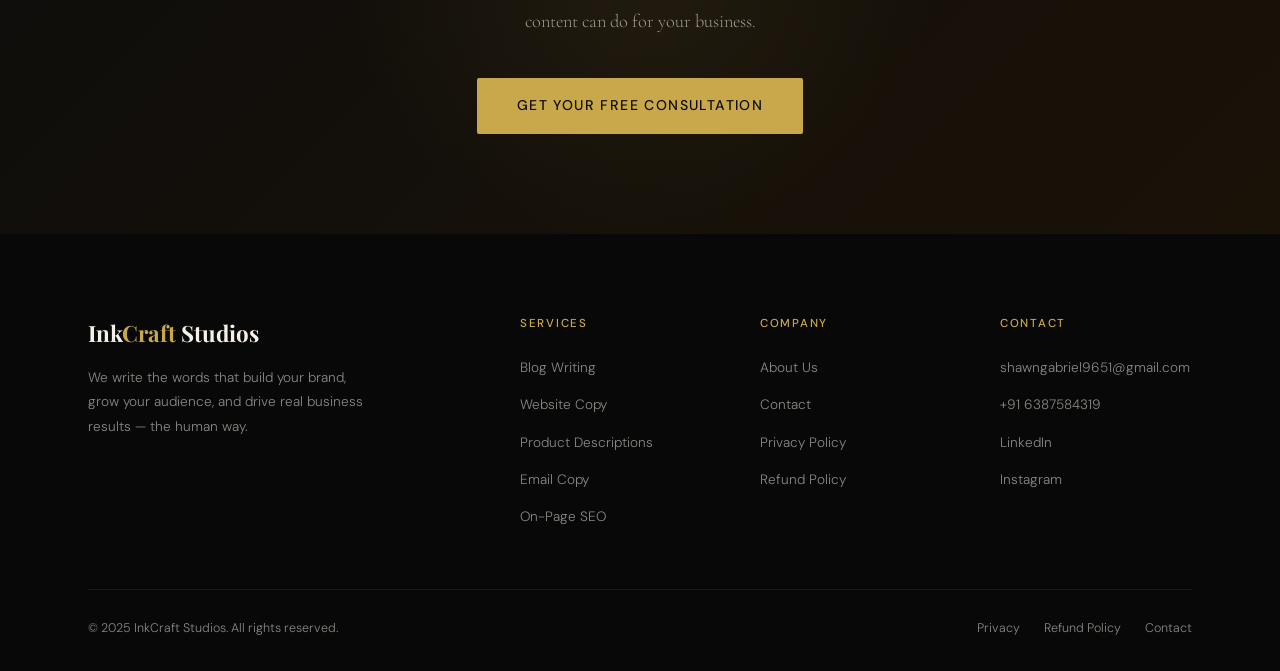
==== commit 0167c5a7: "Update index.html" ====
--- a/index.html
+++ b/index.html
@@ -319,8 +319,8 @@
         <div class="footer-col">
           <h5>Contact</h5>
           <ul>
-            <li><a href="mailto:hello@inkcraftstudios.com">hello@inkcraftstudios.com</a></li>
-            <li><a href="tel:+919876543210">+91 98765 43210</a></li>
+            <li><a href="mailto:shawngabriel9651@gmail.com">shawngabriel9651@gmail.com</a></li>
+            <li><a href="tel:+91 6387584319">+91 6387584319</a></li>
             <li><a href="#">LinkedIn</a></li>
             <li><a href="#">Instagram</a></li>
           </ul>
